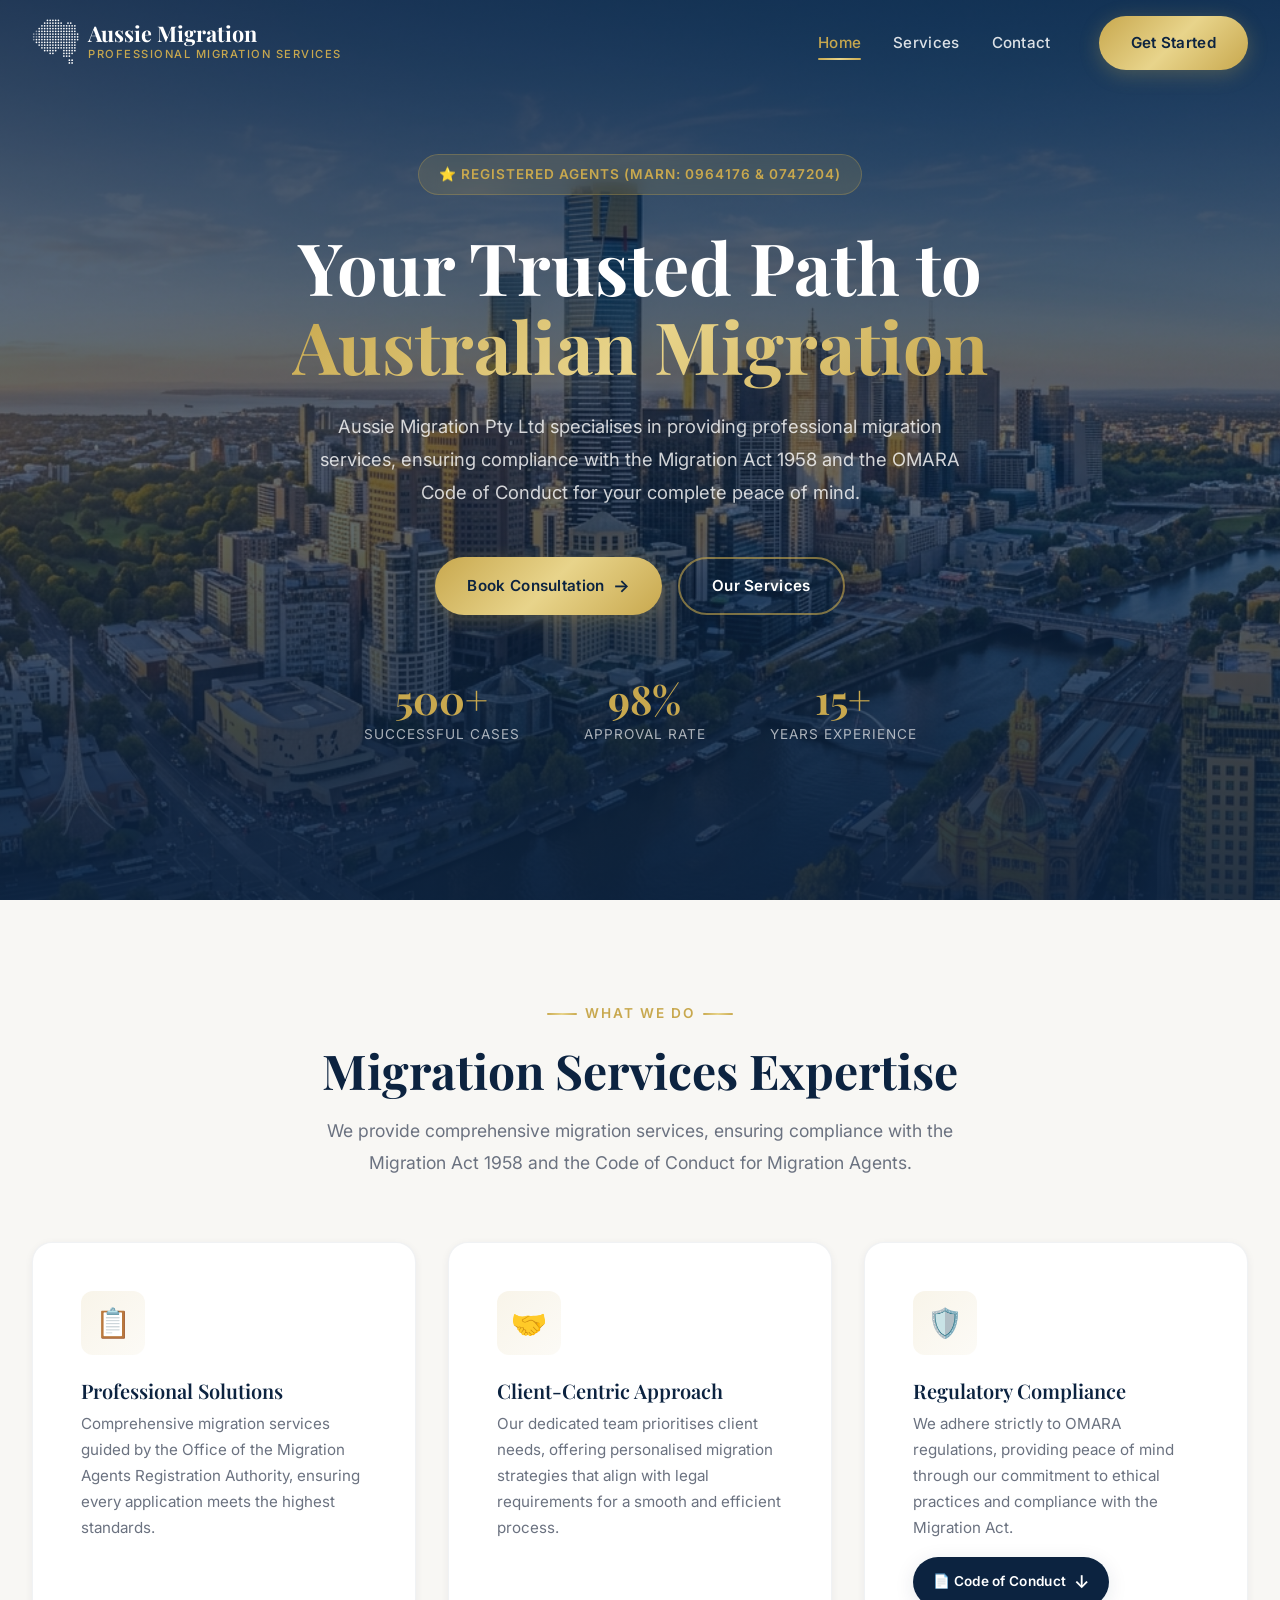
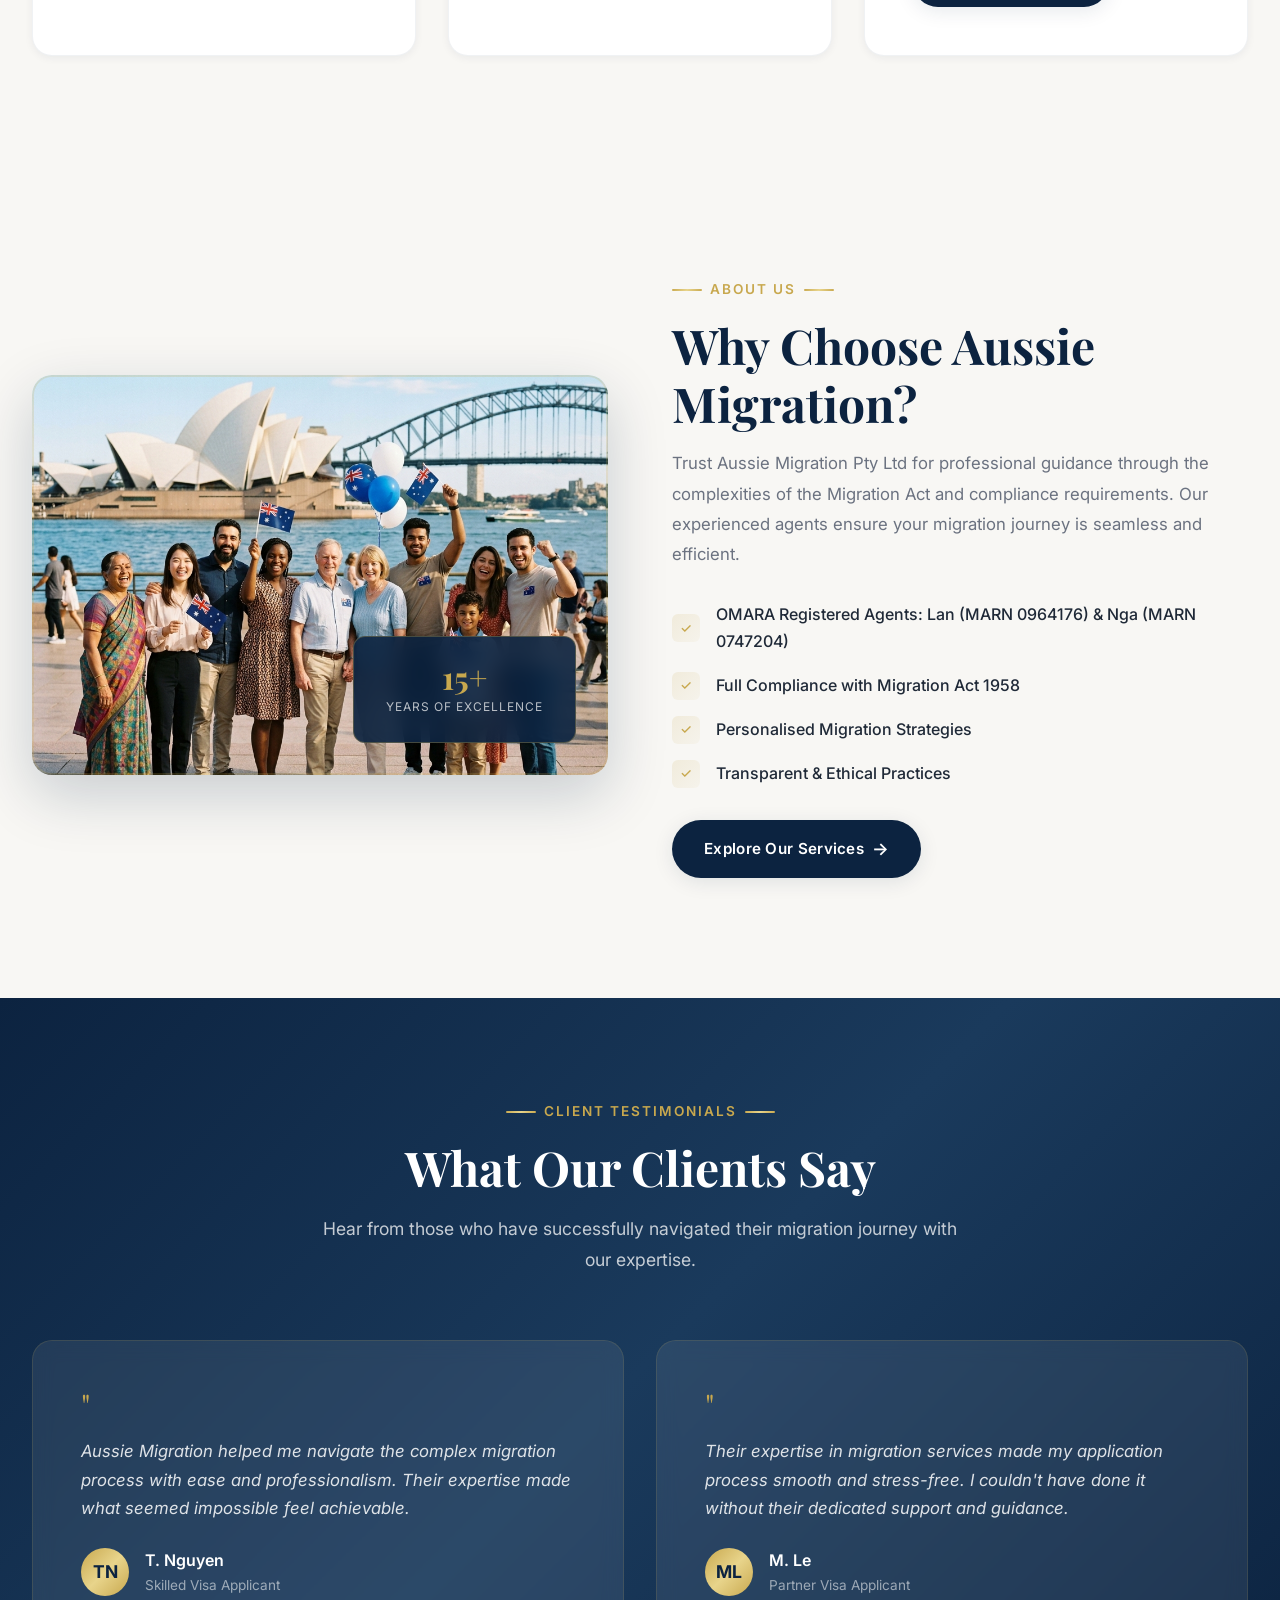
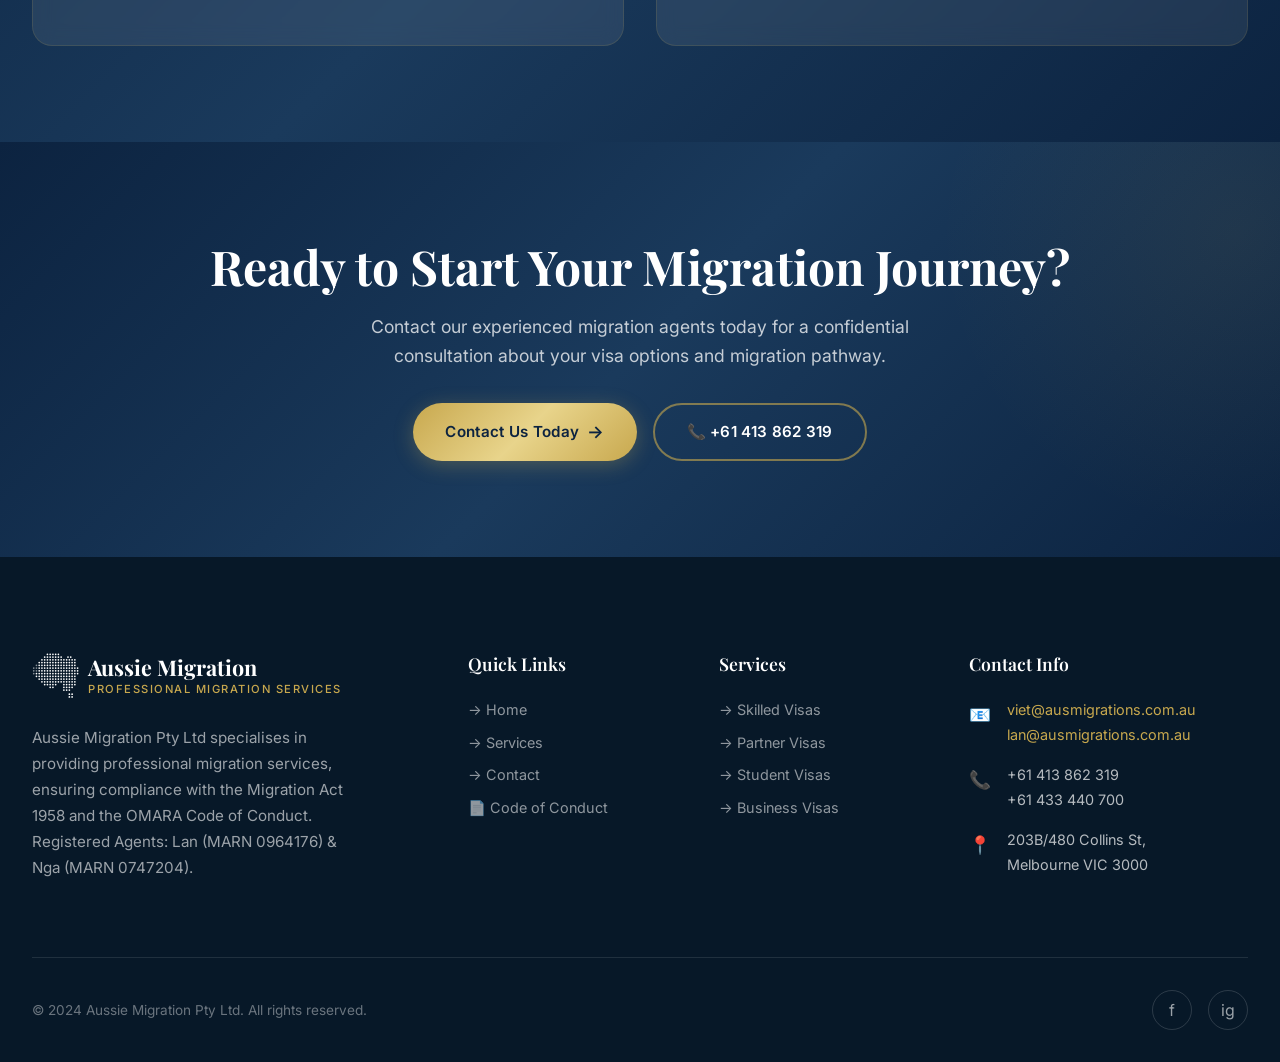
==== index.html @ 7121b299 "Initial commit: GitHub Pages static conversion, premium SEO & OMARA MARN compliance" ====
<!DOCTYPE html>
<html lang="en">
<head>
    <meta charset="UTF-8">
    <meta name="viewport" content="width=device-width, initial-scale=1.0">
    <title>Aussie Migration | Expert Migration Services in Melbourne</title>
    <meta name="description" content="Aussie Migration Pty Ltd provides professional migration services in Melbourne, ensuring compliance with the Migration Act 1958 and OMARA regulations. Trusted migration agents for visa applications.">
    <meta name="keywords" content="migration agent, migration services, Australian visa, Melbourne, OMARA, Migration Act, MARN 0964176, MARN 0747204">
    <meta name="robots" content="index, follow">
    <link rel="canonical" href="https://ausmigrations.com.au/">
    <link rel="stylesheet" href="styles.css">
    <link rel="icon" type="image/svg+xml" href="data:image/svg+xml,<svg xmlns='http://www.w3.org/2000/svg' viewBox='0 0 100 100'><text y='.9em' font-size='90'>🇦🇺</text></svg>">

    <!-- Open Graph / Facebook -->
    <meta property="og:type" content="website">
    <meta property="og:url" content="https://ausmigrations.com.au/">
    <meta property="og:title" content="Aussie Migration | Expert Migration Services in Melbourne">
    <meta property="og:description" content="Aussie Migration Pty Ltd provides professional migration services in Melbourne, ensuring compliance with the Migration Act 1958 and OMARA regulations. Trusted migration agents.">
    <meta property="og:image" content="https://ausmigrations.com.au/images/services-hero.png">

    <!-- Twitter -->
    <meta property="twitter:card" content="summary_large_image">
    <meta property="twitter:url" content="https://ausmigrations.com.au/">
    <meta property="twitter:title" content="Aussie Migration | Expert Migration Services in Melbourne">
    <meta property="twitter:description" content="Aussie Migration Pty Ltd provides professional migration services in Melbourne, ensuring compliance with the Migration Act 1958 and OMARA regulations. Trusted migration agents.">
    <meta property="twitter:image" content="https://ausmigrations.com.au/images/services-hero.png">

    <!-- JSON-LD LocalBusiness Schema -->
    <script type="application/ld+json">
    {
      "@context": "https://schema.org",
      "@type": "ProfessionalService",
      "name": "Aussie Migration Pty Ltd",
      "image": "https://ausmigrations.com.au/images/logo.svg",
      "@id": "https://ausmigrations.com.au/#professional-service",
      "url": "https://ausmigrations.com.au/",
      "telephone": "+61413862319",
      "priceRange": "$$",
      "address": {
        "@type": "PostalAddress",
        "streetAddress": "203B/480 Collins Street",
        "addressLocality": "Melbourne",
        "addressRegion": "VIC",
        "postalCode": "3000",
        "addressCountry": "AU"
      },
      "geo": {
        "@type": "GeoCoordinates",
        "latitude": -37.817345,
        "longitude": 144.960012
      },
      "openingHoursSpecification": {
        "@type": "OpeningHoursSpecification",
        "dayOfWeek": [
          "Monday",
          "Tuesday",
          "Wednesday",
          "Thursday",
          "Friday"
        ],
        "opens": "09:00",
        "closes": "17:00"
      },
      "sameAs": [
        "https://www.facebook.com/",
        "https://www.instagram.com/"
      ]
    }
    </script>
</head>
<body>
    <!-- Header -->
    <header class="header" id="header">
        <div class="container header-inner">
            <a href="index.html" class="logo" id="logo-home">
                <div class="logo-icon"><img src="images/logo-white.svg" alt="Aussie Migration Logo"></div>
                <div class="logo-text">
                    <span class="logo-name">Aussie Migration</span>
                    <span class="logo-tagline">Professional Migration Services</span>
                </div>
            </a>
            <nav>
                <div class="nav-overlay" id="nav-overlay"></div>
                <ul class="nav-links" id="nav-links">
                    <li><a href="index.html" class="nav-link active" id="nav-home">Home</a></li>
                    <li><a href="services.html" class="nav-link" id="nav-services">Services</a></li>
                    <li><a href="contact.html" class="nav-link" id="nav-contact">Contact</a></li>
                    <li><a href="contact.html" class="btn btn-primary nav-cta" id="nav-cta">Get Started</a></li>
                </ul>
                <button class="menu-toggle" id="menu-toggle" aria-label="Toggle navigation">
                    <span></span>
                    <span></span>
                    <span></span>
                </button>
            </nav>
        </div>
    </header>

    <!-- Hero Section -->
    <section class="hero" id="hero-section">
        <div class="hero-bg">
            <img src="images/hero-melbourne.png" alt="Melbourne Skyline" loading="eager">
        </div>
        <div class="hero-overlay"></div>
        <div class="hero-content">
            <div class="hero-badge">
                ⭐ Registered Agents (MARN: 0964176 & 0747204)
            </div>
            <h1 class="hero-title">
                Your Trusted Path to<br>
                <span class="highlight">Australian Migration</span>
            </h1>
            <p class="hero-description">
                Aussie Migration Pty Ltd specialises in providing professional migration services, 
                ensuring compliance with the Migration Act 1958 and the OMARA Code of Conduct 
                for your complete peace of mind.
            </p>
            <div class="hero-actions">
                <a href="contact.html" class="btn btn-primary" id="hero-cta-primary">
                    Book Consultation <span class="btn-icon">→</span>
                </a>
                <a href="services.html" class="btn btn-outline" id="hero-cta-secondary">
                    Our Services
                </a>
            </div>
            <div class="hero-stats">
                <div class="hero-stat">
                    <div class="hero-stat-number">500+</div>
                    <div class="hero-stat-label">Successful Cases</div>
                </div>
                <div class="hero-stat">
                    <div class="hero-stat-number">98%</div>
                    <div class="hero-stat-label">Approval Rate</div>
                </div>
                <div class="hero-stat">
                    <div class="hero-stat-number">15+</div>
                    <div class="hero-stat-label">Years Experience</div>
                </div>
            </div>
        </div>
    </section>

    <!-- Services Overview -->
    <section class="section section-light" id="services-overview">
        <div class="container">
            <div class="section-header fade-in">
                <div class="section-label">What We Do</div>
                <h2 class="section-title">Migration Services Expertise</h2>
                <p class="section-subtitle">
                    We provide comprehensive migration services, ensuring compliance with the Migration Act 1958 
                    and the Code of Conduct for Migration Agents.
                </p>
            </div>
            <div class="features-grid">
                <div class="feature-card fade-in" id="feature-professional">
                    <div class="feature-icon">📋</div>
                    <h3 class="feature-title">Professional Solutions</h3>
                    <p class="feature-text">
                        Comprehensive migration services guided by the Office of the Migration Agents 
                        Registration Authority, ensuring every application meets the highest standards.
                    </p>
                </div>
                <div class="feature-card fade-in" id="feature-client">
                    <div class="feature-icon">🤝</div>
                    <h3 class="feature-title">Client-Centric Approach</h3>
                    <p class="feature-text">
                        Our dedicated team prioritises client needs, offering personalised migration strategies 
                        that align with legal requirements for a smooth and efficient process.
                    </p>
                </div>
                <div class="feature-card fade-in" id="feature-compliance">
                    <div class="feature-icon">🛡️</div>
                    <h3 class="feature-title">Regulatory Compliance</h3>
                    <p class="feature-text">
                        We adhere strictly to OMARA regulations, providing peace of mind through our commitment 
                        to ethical practices and compliance with the Migration Act.
                    </p>
                    <a href="Code-of-conduct-march-2022.pdf" class="btn btn-dark" target="_blank" rel="noopener" id="coc-download-feature" style="margin-top: 1rem; padding: 10px 20px; font-size: 0.85rem;">
                        📄 Code of Conduct <span class="btn-icon">↓</span>
                    </a>
                </div>
            </div>
        </div>
    </section>

    <!-- About Section -->
    <section class="section" id="about-section">
        <div class="container">
            <div class="about-grid">
                <div class="about-image fade-in-left">
                    <img src="images/services-hero.png" alt="Happy clients celebrating migration success">
                    <div class="about-badge">
                        <div class="about-badge-number">15+</div>
                        <div class="about-badge-label">Years of Excellence</div>
                    </div>
                </div>
                <div class="about-content fade-in-right">
                    <div class="section-label">About Us</div>
                    <h2 class="section-title">Why Choose Aussie Migration?</h2>
                    <p class="about-text">
                        Trust Aussie Migration Pty Ltd for professional guidance through the complexities 
                        of the Migration Act and compliance requirements. Our experienced agents ensure 
                        your migration journey is seamless and efficient.
                    </p>
                    <div class="about-list">
                        <div class="about-list-item">
                            <div class="about-list-icon">✓</div>
                            <span>OMARA Registered Agents: Lan (MARN 0964176) & Nga (MARN 0747204)</span>
                        </div>
                        <div class="about-list-item">
                            <div class="about-list-icon">✓</div>
                            <span>Full Compliance with Migration Act 1958</span>
                        </div>
                        <div class="about-list-item">
                            <div class="about-list-icon">✓</div>
                            <span>Personalised Migration Strategies</span>
                        </div>
                        <div class="about-list-item">
                            <div class="about-list-icon">✓</div>
                            <span>Transparent & Ethical Practices</span>
                        </div>
                    </div>
                    <a href="services.html" class="btn btn-dark" id="about-cta">
                        Explore Our Services <span class="btn-icon">→</span>
                    </a>
                </div>
            </div>
        </div>
    </section>

    <!-- Testimonials -->
    <section class="section section-dark" id="testimonials-section">
        <div class="container">
            <div class="section-header fade-in">
                <div class="section-label">Client Testimonials</div>
                <h2 class="section-title" style="color: var(--color-white);">What Our Clients Say</h2>
                <p class="section-subtitle">
                    Hear from those who have successfully navigated their migration journey with our expertise.
                </p>
            </div>
            <div class="testimonials-grid">
                <div class="testimonial-card fade-in" id="testimonial-1">
                    <div class="testimonial-quote">"</div>
                    <p class="testimonial-text">
                        Aussie Migration helped me navigate the complex migration process with ease and professionalism. 
                        Their expertise made what seemed impossible feel achievable.
                    </p>
                    <div class="testimonial-author">
                        <div class="testimonial-avatar">TN</div>
                        <div class="testimonial-info">
                            <span class="testimonial-name">T. Nguyen</span>
                            <span class="testimonial-role">Skilled Visa Applicant</span>
                        </div>
                    </div>
                </div>
                <div class="testimonial-card fade-in" id="testimonial-2">
                    <div class="testimonial-quote">"</div>
                    <p class="testimonial-text">
                        Their expertise in migration services made my application process smooth and stress-free. 
                        I couldn't have done it without their dedicated support and guidance.
                    </p>
                    <div class="testimonial-author">
                        <div class="testimonial-avatar">ML</div>
                        <div class="testimonial-info">
                            <span class="testimonial-name">M. Le</span>
                            <span class="testimonial-role">Partner Visa Applicant</span>
                        </div>
                    </div>
                </div>
            </div>
        </div>
    </section>

    <!-- CTA Section -->
    <section class="cta-section" id="cta-section">
        <div class="container cta-content fade-in">
            <h2 class="cta-title">Ready to Start Your Migration Journey?</h2>
            <p class="cta-text">
                Contact our experienced migration agents today for a confidential consultation 
                about your visa options and migration pathway.
            </p>
            <div class="cta-actions">
                <a href="contact.html" class="btn btn-primary" id="cta-contact">
                    Contact Us Today <span class="btn-icon">→</span>
                </a>
                <a href="tel:+61413862319" class="btn btn-outline" id="cta-call">
                    📞 +61 413 862 319
                </a>
            </div>
        </div>
    </section>

    <!-- Footer -->
    <footer class="footer" id="footer">
        <div class="container">
            <div class="footer-grid">
                <div class="footer-brand">
                    <a href="index.html" class="logo">
                        <div class="logo-icon"><img src="images/logo-white.svg" alt="Aussie Migration Logo"></div>
                        <div class="logo-text">
                            <span class="logo-name">Aussie Migration</span>
                            <span class="logo-tagline">Professional Migration Services</span>
                        </div>
                    </a>
                    <p class="footer-brand-text" style="margin-top: 1rem;">
                        Aussie Migration Pty Ltd specialises in providing professional migration services, 
                        ensuring compliance with the Migration Act 1958 and the OMARA Code of Conduct. Registered Agents: Lan (MARN 0964176) & Nga (MARN 0747204).
                    </p>
                </div>
                <div>
                    <h4 class="footer-title">Quick Links</h4>
                    <ul class="footer-links">
                        <li><a href="index.html" class="footer-link" id="footer-home">→ Home</a></li>
                        <li><a href="services.html" class="footer-link" id="footer-services">→ Services</a></li>
                        <li><a href="contact.html" class="footer-link" id="footer-contact">→ Contact</a></li>
                        <li><a href="Code-of-conduct-march-2022.pdf" class="footer-link" id="footer-coc" target="_blank" rel="noopener">📄 Code of Conduct</a></li>
                    </ul>
                </div>
                <div>
                    <h4 class="footer-title">Services</h4>
                    <ul class="footer-links">
                        <li><a href="services.html" class="footer-link">→ Skilled Visas</a></li>
                        <li><a href="services.html" class="footer-link">→ Partner Visas</a></li>
                        <li><a href="services.html" class="footer-link">→ Student Visas</a></li>
                        <li><a href="services.html" class="footer-link">→ Business Visas</a></li>
                    </ul>
                </div>
                <div>
                    <h4 class="footer-title">Contact Info</h4>
                    <div class="footer-contact-item">
                        <span class="footer-contact-icon">📧</span>
                        <div>
                            <a href="mailto:viet@ausmigrations.com.au" style="color: var(--color-accent);">viet@ausmigrations.com.au</a><br>
                            <a href="mailto:lan@ausmigrations.com.au" style="color: var(--color-accent);">lan@ausmigrations.com.au</a>
                        </div>
                    </div>
                    <div class="footer-contact-item">
                        <span class="footer-contact-icon">📞</span>
                        <div>
                            <a href="tel:+61413862319" style="color: rgba(255,255,255,0.7);">+61 413 862 319</a><br>
                            <a href="tel:+61433440700" style="color: rgba(255,255,255,0.7);">+61 433 440 700</a>
                        </div>
                    </div>
                    <div class="footer-contact-item">
                        <span class="footer-contact-icon">📍</span>
                        <span>203B/480 Collins St,<br>Melbourne VIC 3000</span>
                    </div>
                </div>
            </div>
            <div class="footer-bottom">
                <span>© 2024 Aussie Migration Pty Ltd. All rights reserved.</span>
                <div class="footer-social">
                    <a href="https://www.facebook.com/" class="footer-social-link" id="social-facebook" aria-label="Facebook" target="_blank" rel="noopener">f</a>
                    <a href="https://www.instagram.com/" class="footer-social-link" id="social-instagram" aria-label="Instagram" target="_blank" rel="noopener">ig</a>
                </div>
            </div>
        </div>
    </footer>

    <script src="script.js"></script>
</body>
</html>
---- styles.css ----
/* ===================================================
   Aussie Migration - Design System & Styles
   Premium Migration Services Website
   =================================================== */

/* ---------- Google Fonts ---------- */
@import url('https://fonts.googleapis.com/css2?family=Inter:wght@300;400;500;600;700;800&family=Playfair+Display:wght@400;500;600;700&display=swap');

/* ---------- CSS Custom Properties ---------- */
:root {
    /* Primary Palette - Deep Australian Blue & Gold */
    --color-primary: #0C2340;
    --color-primary-light: #1A3A5C;
    --color-primary-dark: #071828;
    --color-accent: #C8A84E;
    --color-accent-light: #DCC373;
    --color-accent-dark: #A68B3A;

    /* Neutrals */
    --color-white: #FFFFFF;
    --color-off-white: #F8F7F4;
    --color-light-gray: #EDE9E3;
    --color-mid-gray: #9CA3AF;
    --color-dark-gray: #4B5563;
    --color-text: #1F2937;
    --color-text-light: #6B7280;

    /* Accents */
    --color-success: #10B981;
    --color-info: #3B82F6;

    /* Gradients */
    --gradient-primary: linear-gradient(135deg, #0C2340 0%, #1A3A5C 50%, #0C2340 100%);
    --gradient-gold: linear-gradient(135deg, #C8A84E 0%, #E8D48B 50%, #C8A84E 100%);
    --gradient-hero: linear-gradient(180deg, rgba(12, 35, 64, 0.85) 0%, rgba(12, 35, 64, 0.6) 50%, rgba(12, 35, 64, 0.9) 100%);
    --gradient-card: linear-gradient(145deg, rgba(255,255,255,0.95), rgba(248,247,244,0.9));

    /* Typography */
    --font-heading: 'Playfair Display', Georgia, serif;
    --font-body: 'Inter', -apple-system, BlinkMacSystemFont, sans-serif;

    /* Spacing */
    --space-xs: 0.25rem;
    --space-sm: 0.5rem;
    --space-md: 1rem;
    --space-lg: 1.5rem;
    --space-xl: 2rem;
    --space-2xl: 3rem;
    --space-3xl: 4rem;
    --space-4xl: 6rem;

    /* Border Radius */
    --radius-sm: 6px;
    --radius-md: 12px;
    --radius-lg: 20px;
    --radius-xl: 30px;
    --radius-full: 9999px;

    /* Shadows */
    --shadow-sm: 0 2px 8px rgba(12, 35, 64, 0.06);
    --shadow-md: 0 4px 20px rgba(12, 35, 64, 0.1);
    --shadow-lg: 0 10px 40px rgba(12, 35, 64, 0.15);
    --shadow-xl: 0 20px 60px rgba(12, 35, 64, 0.2);
    --shadow-gold: 0 4px 20px rgba(200, 168, 78, 0.3);

    /* Transitions */
    --transition-fast: 0.2s cubic-bezier(0.4, 0, 0.2, 1);
    --transition-base: 0.3s cubic-bezier(0.4, 0, 0.2, 1);
    --transition-slow: 0.5s cubic-bezier(0.4, 0, 0.2, 1);

    /* Layout */
    --max-width: 1280px;
    --header-height: 80px;
}

/* ---------- Reset & Base ---------- */
*,
*::before,
*::after {
    margin: 0;
    padding: 0;
    box-sizing: border-box;
}

html {
    scroll-behavior: smooth;
    font-size: 16px;
    -webkit-font-smoothing: antialiased;
    -moz-osx-font-smoothing: grayscale;
}

body {
    font-family: var(--font-body);
    color: var(--color-text);
    background-color: var(--color-off-white);
    line-height: 1.7;
    overflow-x: hidden;
}

a {
    text-decoration: none;
    color: inherit;
    transition: color var(--transition-fast);
}

img {
    max-width: 100%;
    height: auto;
    display: block;
}

ul, ol {
    list-style: none;
}

h1, h2, h3, h4, h5, h6 {
    font-family: var(--font-heading);
    line-height: 1.2;
    color: var(--color-primary);
}

/* ---------- Utility Classes ---------- */
.container {
    width: 100%;
    max-width: var(--max-width);
    margin: 0 auto;
    padding: 0 var(--space-xl);
}

.section {
    padding: var(--space-4xl) 0;
}

.section-light {
    background-color: var(--color-off-white);
}

.section-dark {
    background: var(--gradient-primary);
    color: var(--color-white);
}

.section-dark h2,
.section-dark h3,
.section-dark h4 {
    color: var(--color-white);
}

.text-accent {
    color: var(--color-accent);
}

.text-center {
    text-align: center;
}

/* ---------- Section Headers ---------- */
.section-header {
    text-align: center;
    margin-bottom: var(--space-3xl);
}

.section-label {
    display: inline-flex;
    align-items: center;
    gap: var(--space-sm);
    font-family: var(--font-body);
    font-size: 0.85rem;
    font-weight: 600;
    letter-spacing: 2px;
    text-transform: uppercase;
    color: var(--color-accent);
    margin-bottom: var(--space-md);
}

.section-label::before,
.section-label::after {
    content: '';
    width: 30px;
    height: 2px;
    background: var(--gradient-gold);
    border-radius: 1px;
}

.section-title {
    font-size: clamp(2rem, 4vw, 3rem);
    font-weight: 700;
    margin-bottom: var(--space-md);
}

.section-subtitle {
    font-family: var(--font-body);
    font-size: 1.1rem;
    color: var(--color-text-light);
    max-width: 650px;
    margin: 0 auto;
    line-height: 1.8;
}

.section-dark .section-subtitle {
    color: rgba(255,255,255,0.75);
}

/* ---------- Buttons ---------- */
.btn {
    display: inline-flex;
    align-items: center;
    justify-content: center;
    gap: var(--space-sm);
    padding: 14px 32px;
    border: none;
    border-radius: var(--radius-full);
    font-family: var(--font-body);
    font-size: 0.95rem;
    font-weight: 600;
    cursor: pointer;
    transition: all var(--transition-base);
    position: relative;
    overflow: hidden;
    letter-spacing: 0.3px;
}

.btn::after {
    content: '';
    position: absolute;
    inset: 0;
    background: linear-gradient(135deg, rgba(255,255,255,0.2) 0%, transparent 50%);
    opacity: 0;
    transition: opacity var(--transition-base);
}

.btn:hover::after {
    opacity: 1;
}

.btn-primary {
    background: var(--gradient-gold);
    color: var(--color-primary);
    box-shadow: var(--shadow-gold);
}

.btn-primary:hover {
    transform: translateY(-2px);
    box-shadow: 0 6px 30px rgba(200, 168, 78, 0.4);
}

.btn-outline {
    background: transparent;
    color: var(--color-white);
    border: 2px solid rgba(200, 168, 78, 0.6);
}

.btn-outline:hover {
    background: rgba(200, 168, 78, 0.15);
    border-color: var(--color-accent);
    transform: translateY(-2px);
}

.btn-dark {
    background: var(--color-primary);
    color: var(--color-white);
    box-shadow: var(--shadow-md);
}

.btn-dark:hover {
    background: var(--color-primary-light);
    transform: translateY(-2px);
    box-shadow: var(--shadow-lg);
}

.btn-icon {
    font-size: 1.1rem;
    transition: transform var(--transition-fast);
}

.btn:hover .btn-icon {
    transform: translateX(3px);
}

/* ---------- Header / Navigation ---------- */
.header {
    position: fixed;
    top: 0;
    left: 0;
    width: 100%;
    z-index: 1000;
    padding: var(--space-md) 0;
    transition: all var(--transition-base);
    background: transparent;
}

.header.scrolled {
    background: rgba(12, 35, 64, 0.95);
    backdrop-filter: blur(20px);
    -webkit-backdrop-filter: blur(20px);
    box-shadow: 0 4px 30px rgba(0, 0, 0, 0.15);
    padding: var(--space-sm) 0;
}

.header-inner {
    display: flex;
    align-items: center;
    justify-content: space-between;
}

.logo {
    display: flex;
    align-items: center;
    gap: var(--space-sm);
    z-index: 1001;
}

.logo-icon {
    width: 48px;
    height: 48px;
    display: flex;
    align-items: center;
    justify-content: center;
    flex-shrink: 0;
}

.logo-icon img {
    width: 100%;
    height: 100%;
    object-fit: contain;
}

.logo-text {
    display: flex;
    flex-direction: column;
}

.logo-name {
    font-family: var(--font-heading);
    font-size: 1.35rem;
    font-weight: 700;
    color: var(--color-white);
    line-height: 1.1;
}

.logo-tagline {
    font-size: 0.7rem;
    font-weight: 500;
    color: var(--color-accent);
    letter-spacing: 1.5px;
    text-transform: uppercase;
}

.nav-links {
    display: flex;
    align-items: center;
    gap: var(--space-xl);
}

.nav-link {
    font-size: 0.95rem;
    font-weight: 500;
    color: rgba(255, 255, 255, 0.85);
    position: relative;
    padding: var(--space-xs) 0;
    letter-spacing: 0.3px;
}

.nav-link::after {
    content: '';
    position: absolute;
    bottom: -4px;
    left: 0;
    width: 0;
    height: 2px;
    background: var(--gradient-gold);
    transition: width var(--transition-base);
    border-radius: 1px;
}

.nav-link:hover,
.nav-link.active {
    color: var(--color-accent);
}

.nav-link:hover::after,
.nav-link.active::after {
    width: 100%;
}

.nav-cta {
    margin-left: var(--space-md);
}

/* Mobile Menu */
.menu-toggle {
    display: none;
    flex-direction: column;
    gap: 5px;
    background: none;
    border: none;
    cursor: pointer;
    padding: var(--space-sm);
    z-index: 1001;
}

.menu-toggle span {
    display: block;
    width: 26px;
    height: 2px;
    background: var(--color-white);
    transition: all var(--transition-base);
    border-radius: 2px;
}

.menu-toggle.active span:nth-child(1) {
    transform: rotate(45deg) translate(5px, 5px);
}

.menu-toggle.active span:nth-child(2) {
    opacity: 0;
}

.menu-toggle.active span:nth-child(3) {
    transform: rotate(-45deg) translate(5px, -5px);
}

/* ---------- Hero Section ---------- */
.hero {
    position: relative;
    min-height: 100vh;
    display: flex;
    align-items: center;
    justify-content: center;
    overflow: hidden;
}

.hero-bg {
    position: absolute;
    inset: 0;
    z-index: 0;
}

.hero-bg img {
    width: 100%;
    height: 100%;
    object-fit: cover;
    transform: scale(1.05);
    animation: heroZoom 25s ease-in-out infinite alternate;
}

@keyframes heroZoom {
    0% { transform: scale(1.05); }
    100% { transform: scale(1.15); }
}

.hero-overlay {
    position: absolute;
    inset: 0;
    background: var(--gradient-hero);
    z-index: 1;
}

.hero-content {
    position: relative;
    z-index: 2;
    text-align: center;
    max-width: 850px;
    padding: var(--space-4xl) var(--space-xl);
}

.hero-badge {
    display: inline-flex;
    align-items: center;
    gap: var(--space-sm);
    background: rgba(200, 168, 78, 0.15);
    border: 1px solid rgba(200, 168, 78, 0.3);
    padding: 8px 20px;
    border-radius: var(--radius-full);
    font-size: 0.85rem;
    font-weight: 600;
    color: var(--color-accent);
    letter-spacing: 1px;
    text-transform: uppercase;
    margin-bottom: var(--space-xl);
    backdrop-filter: blur(10px);
    animation: fadeInDown 0.8s ease-out;
}

.hero-title {
    font-size: clamp(2.5rem, 6vw, 4.5rem);
    font-weight: 700;
    color: var(--color-white);
    margin-bottom: var(--space-lg);
    line-height: 1.1;
    animation: fadeInUp 0.8s ease-out 0.2s both;
}

.hero-title .highlight {
    background: var(--gradient-gold);
    -webkit-background-clip: text;
    -webkit-text-fill-color: transparent;
    background-clip: text;
}

.hero-description {
    font-size: 1.15rem;
    color: rgba(255, 255, 255, 0.8);
    margin-bottom: var(--space-2xl);
    line-height: 1.8;
    max-width: 650px;
    margin-left: auto;
    margin-right: auto;
    animation: fadeInUp 0.8s ease-out 0.4s both;
}

.hero-actions {
    display: flex;
    align-items: center;
    justify-content: center;
    gap: var(--space-md);
    flex-wrap: wrap;
    animation: fadeInUp 0.8s ease-out 0.6s both;
}

.hero-stats {
    display: flex;
    justify-content: center;
    gap: var(--space-3xl);
    margin-top: var(--space-3xl);
    animation: fadeInUp 0.8s ease-out 0.8s both;
}

.hero-stat {
    text-align: center;
}

.hero-stat-number {
    font-family: var(--font-heading);
    font-size: 2.5rem;
    font-weight: 700;
    color: var(--color-accent);
    line-height: 1;
}

.hero-stat-label {
    font-size: 0.85rem;
    color: rgba(255, 255, 255, 0.65);
    margin-top: var(--space-xs);
    text-transform: uppercase;
    letter-spacing: 1px;
}

/* ---------- Features / Services Cards ---------- */
.features-grid {
    display: grid;
    grid-template-columns: repeat(3, 1fr);
    gap: var(--space-xl);
}

.feature-card {
    background: var(--color-white);
    border-radius: var(--radius-lg);
    padding: var(--space-2xl);
    position: relative;
    overflow: hidden;
    transition: all var(--transition-base);
    border: 1px solid rgba(12, 35, 64, 0.06);
    box-shadow: var(--shadow-sm);
}

.feature-card::before {
    content: '';
    position: absolute;
    top: 0;
    left: 0;
    right: 0;
    height: 4px;
    background: var(--gradient-gold);
    transform: scaleX(0);
    transition: transform var(--transition-base);
    transform-origin: left;
}

.feature-card:hover {
    transform: translateY(-8px);
    box-shadow: var(--shadow-lg);
}

.feature-card:hover::before {
    transform: scaleX(1);
}

.feature-icon {
    width: 64px;
    height: 64px;
    background: linear-gradient(135deg, rgba(200, 168, 78, 0.12), rgba(200, 168, 78, 0.05));
    border-radius: var(--radius-md);
    display: flex;
    align-items: center;
    justify-content: center;
    font-size: 1.8rem;
    margin-bottom: var(--space-lg);
    transition: all var(--transition-base);
}

.feature-card:hover .feature-icon {
    background: var(--gradient-gold);
    transform: scale(1.05);
}

.feature-title {
    font-size: 1.25rem;
    font-weight: 600;
    margin-bottom: var(--space-sm);
    font-family: var(--font-heading);
}

.feature-text {
    font-size: 0.95rem;
    color: var(--color-text-light);
    line-height: 1.7;
}

/* ---------- About / Info Section ---------- */
.about-grid {
    display: grid;
    grid-template-columns: 1fr 1fr;
    gap: var(--space-3xl);
    align-items: center;
}

.about-image {
    position: relative;
    border-radius: var(--radius-lg);
    overflow: hidden;
    box-shadow: var(--shadow-xl);
}

.about-image img {
    width: 100%;
    height: 400px;
    object-fit: cover;
    transition: transform var(--transition-slow);
}

.about-image:hover img {
    transform: scale(1.03);
}

.about-image::after {
    content: '';
    position: absolute;
    inset: 0;
    border: 2px solid rgba(200, 168, 78, 0.2);
    border-radius: var(--radius-lg);
    pointer-events: none;
}

.about-badge {
    position: absolute;
    bottom: var(--space-xl);
    right: var(--space-xl);
    background: rgba(12, 35, 64, 0.9);
    backdrop-filter: blur(10px);
    padding: var(--space-lg) var(--space-xl);
    border-radius: var(--radius-md);
    color: var(--color-white);
    text-align: center;
    border: 1px solid rgba(200, 168, 78, 0.3);
}

.about-badge-number {
    font-family: var(--font-heading);
    font-size: 2rem;
    font-weight: 700;
    color: var(--color-accent);
    line-height: 1;
}

.about-badge-label {
    font-size: 0.75rem;
    text-transform: uppercase;
    letter-spacing: 1px;
    color: rgba(255, 255, 255, 0.7);
    margin-top: 4px;
}

.about-content {
    padding: var(--space-lg) 0;
}

.about-content .section-label {
    justify-content: flex-start;
}

.about-content .section-title {
    text-align: left;
}

.about-text {
    font-size: 1.05rem;
    color: var(--color-text-light);
    margin-bottom: var(--space-xl);
    line-height: 1.8;
}

.about-list {
    margin-bottom: var(--space-xl);
    display: flex;
    flex-direction: column;
    gap: var(--space-md);
}

.about-list-item {
    display: flex;
    align-items: center;
    gap: var(--space-md);
    font-weight: 500;
}

.about-list-icon {
    width: 28px;
    height: 28px;
    background: linear-gradient(135deg, rgba(200, 168, 78, 0.15), rgba(200, 168, 78, 0.05));
    border-radius: var(--radius-sm);
    display: flex;
    align-items: center;
    justify-content: center;
    font-size: 0.85rem;
    color: var(--color-accent);
    flex-shrink: 0;
}

/* ---------- Testimonials ---------- */
.testimonials-grid {
    display: grid;
    grid-template-columns: repeat(2, 1fr);
    gap: var(--space-xl);
}

.testimonial-card {
    background: rgba(255, 255, 255, 0.08);
    backdrop-filter: blur(10px);
    border-radius: var(--radius-lg);
    padding: var(--space-2xl);
    border: 1px solid rgba(200, 168, 78, 0.15);
    transition: all var(--transition-base);
}

.testimonial-card:hover {
    transform: translateY(-4px);
    border-color: rgba(200, 168, 78, 0.35);
    background: rgba(255, 255, 255, 0.12);
}

.testimonial-quote {
    font-size: 2rem;
    color: var(--color-accent);
    margin-bottom: var(--space-md);
    font-family: var(--font-heading);
    line-height: 1;
}

.testimonial-text {
    font-size: 1.05rem;
    color: rgba(255, 255, 255, 0.85);
    line-height: 1.7;
    margin-bottom: var(--space-lg);
    font-style: italic;
}

.testimonial-author {
    display: flex;
    align-items: center;
    gap: var(--space-md);
}

.testimonial-avatar {
    width: 48px;
    height: 48px;
    border-radius: var(--radius-full);
    background: var(--gradient-gold);
    display: flex;
    align-items: center;
    justify-content: center;
    font-weight: 700;
    color: var(--color-primary);
    font-size: 1.1rem;
}

.testimonial-info {
    display: flex;
    flex-direction: column;
}

.testimonial-name {
    font-weight: 600;
    color: var(--color-white);
}

.testimonial-role {
    font-size: 0.85rem;
    color: rgba(255, 255, 255, 0.55);
}

/* ---------- CTA Section ---------- */
.cta-section {
    background: var(--gradient-primary);
    padding: var(--space-4xl) 0;
    position: relative;
    overflow: hidden;
}

.cta-section::before {
    content: '';
    position: absolute;
    top: -50%;
    right: -20%;
    width: 600px;
    height: 600px;
    background: radial-gradient(circle, rgba(200, 168, 78, 0.08) 0%, transparent 70%);
    border-radius: 50%;
}

.cta-content {
    text-align: center;
    position: relative;
    z-index: 1;
}

.cta-title {
    font-size: clamp(2rem, 4vw, 3rem);
    color: var(--color-white);
    margin-bottom: var(--space-md);
}

.cta-text {
    font-size: 1.1rem;
    color: rgba(255, 255, 255, 0.75);
    max-width: 550px;
    margin: 0 auto var(--space-xl);
}

.cta-actions {
    display: flex;
    justify-content: center;
    gap: var(--space-md);
    flex-wrap: wrap;
}

/* ---------- Contact Page Styles ---------- */
.contact-grid {
    display: grid;
    grid-template-columns: 1fr 1fr;
    gap: var(--space-3xl);
}

.contact-info-cards {
    display: flex;
    flex-direction: column;
    gap: var(--space-lg);
}

.contact-card {
    background: var(--color-white);
    border-radius: var(--radius-lg);
    padding: var(--space-xl);
    display: flex;
    align-items: flex-start;
    gap: var(--space-lg);
    transition: all var(--transition-base);
    border: 1px solid rgba(12, 35, 64, 0.06);
    box-shadow: var(--shadow-sm);
}

.contact-card:hover {
    transform: translateY(-4px);
    box-shadow: var(--shadow-md);
}

.contact-card-icon {
    width: 56px;
    height: 56px;
    background: linear-gradient(135deg, rgba(200, 168, 78, 0.12), rgba(200, 168, 78, 0.05));
    border-radius: var(--radius-md);
    display: flex;
    align-items: center;
    justify-content: center;
    font-size: 1.5rem;
    flex-shrink: 0;
}

.contact-card-title {
    font-family: var(--font-heading);
    font-size: 1.1rem;
    font-weight: 600;
    margin-bottom: 4px;
}

.contact-card-text {
    font-size: 0.95rem;
    color: var(--color-text-light);
    line-height: 1.6;
}

.contact-card-text a {
    color: var(--color-accent-dark);
    font-weight: 500;
}

.contact-card-text a:hover {
    color: var(--color-accent);
}

.contact-form {
    background: var(--color-white);
    border-radius: var(--radius-lg);
    padding: var(--space-2xl);
    box-shadow: var(--shadow-md);
    border: 1px solid rgba(12, 35, 64, 0.06);
}

.contact-form h3 {
    font-family: var(--font-heading);
    font-size: 1.5rem;
    margin-bottom: var(--space-xl);
}

.form-group {
    margin-bottom: var(--space-lg);
}

.form-label {
    display: block;
    font-size: 0.9rem;
    font-weight: 600;
    color: var(--color-primary);
    margin-bottom: var(--space-sm);
}

.form-input,
.form-textarea {
    width: 100%;
    padding: 14px 18px;
    border: 1px solid var(--color-light-gray);
    border-radius: var(--radius-md);
    font-family: var(--font-body);
    font-size: 0.95rem;
    color: var(--color-text);
    background: var(--color-off-white);
    transition: all var(--transition-fast);
    outline: none;
}

.form-input:focus,
.form-textarea:focus {
    border-color: var(--color-accent);
    box-shadow: 0 0 0 3px rgba(200, 168, 78, 0.15);
    background: var(--color-white);
}

.form-textarea {
    resize: vertical;
    min-height: 140px;
}

.form-row {
    display: grid;
    grid-template-columns: 1fr 1fr;
    gap: var(--space-md);
}

/* ---------- Map Section ---------- */
.map-section {
    position: relative;
    height: 400px;
    border-radius: var(--radius-lg);
    overflow: hidden;
    box-shadow: var(--shadow-lg);
    margin-top: var(--space-3xl);
}

.map-section iframe {
    width: 100%;
    height: 100%;
    border: none;
}

/* ---------- Page Hero (Internal Pages) ---------- */
.page-hero {
    position: relative;
    padding: calc(var(--header-height) + var(--space-4xl)) 0 var(--space-3xl);
    background: var(--gradient-primary);
    overflow: hidden;
}

.page-hero::before {
    content: '';
    position: absolute;
    top: 0;
    right: 0;
    width: 50%;
    height: 100%;
    background: radial-gradient(ellipse, rgba(200, 168, 78, 0.06) 0%, transparent 70%);
}

.page-hero-content {
    position: relative;
    z-index: 1;
    text-align: center;
}

.page-hero-title {
    font-size: clamp(2.5rem, 5vw, 3.5rem);
    color: var(--color-white);
    margin-bottom: var(--space-md);
}

.page-hero-subtitle {
    font-size: 1.15rem;
    color: rgba(255, 255, 255, 0.7);
    max-width: 600px;
    margin: 0 auto;
}

.breadcrumb {
    display: flex;
    align-items: center;
    justify-content: center;
    gap: var(--space-sm);
    font-size: 0.9rem;
    color: rgba(255, 255, 255, 0.5);
    margin-bottom: var(--space-xl);
}

.breadcrumb a {
    color: var(--color-accent);
}

.breadcrumb .separator {
    color: rgba(255, 255, 255, 0.3);
}

/* ---------- Services Page Detailed Cards ---------- */
.service-detail-card {
    display: grid;
    grid-template-columns: 1fr 1fr;
    gap: var(--space-3xl);
    align-items: center;
    padding: var(--space-3xl) 0;
    border-bottom: 1px solid var(--color-light-gray);
}

.service-detail-card:last-child {
    border-bottom: none;
}

.service-detail-card:nth-child(even) {
    direction: rtl;
}

.service-detail-card:nth-child(even) > * {
    direction: ltr;
}

.service-detail-content {
    padding: var(--space-lg);
}

.service-detail-number {
    font-family: var(--font-heading);
    font-size: 3.5rem;
    font-weight: 700;
    color: rgba(200, 168, 78, 0.2);
    line-height: 1;
    margin-bottom: var(--space-md);
}

.service-detail-title {
    font-size: 1.75rem;
    font-weight: 700;
    margin-bottom: var(--space-md);
}

.service-detail-text {
    color: var(--color-text-light);
    line-height: 1.8;
    margin-bottom: var(--space-xl);
}

.service-detail-features {
    display: flex;
    flex-direction: column;
    gap: var(--space-sm);
}

.service-detail-feature {
    display: flex;
    align-items: center;
    gap: var(--space-sm);
    font-size: 0.95rem;
    font-weight: 500;
}

.service-detail-feature::before {
    content: '✓';
    color: var(--color-accent);
    font-weight: 700;
    font-size: 0.85rem;
    width: 24px;
    height: 24px;
    background: rgba(200, 168, 78, 0.1);
    border-radius: var(--radius-full);
    display: flex;
    align-items: center;
    justify-content: center;
    flex-shrink: 0;
}

.service-detail-image {
    border-radius: var(--radius-lg);
    overflow: hidden;
    box-shadow: var(--shadow-lg);
}

.service-detail-image img {
    width: 100%;
    height: 350px;
    object-fit: cover;
    transition: transform var(--transition-slow);
}

.service-detail-image:hover img {
    transform: scale(1.03);
}

/* ---------- Process Steps ---------- */
.process-grid {
    display: grid;
    grid-template-columns: repeat(4, 1fr);
    gap: var(--space-xl);
    counter-reset: step;
}

.process-step {
    text-align: center;
    position: relative;
    counter-increment: step;
}

.process-step::before {
    content: counter(step, decimal-leading-zero);
    font-family: var(--font-heading);
    font-size: 3rem;
    font-weight: 700;
    color: rgba(200, 168, 78, 0.15);
    display: block;
    margin-bottom: var(--space-md);
    line-height: 1;
}

.process-step-icon {
    width: 72px;
    height: 72px;
    background: var(--gradient-gold);
    border-radius: var(--radius-lg);
    display: flex;
    align-items: center;
    justify-content: center;
    font-size: 1.8rem;
    margin: 0 auto var(--space-lg);
    box-shadow: var(--shadow-gold);
    transition: transform var(--transition-base);
}

.process-step:hover .process-step-icon {
    transform: translateY(-4px) scale(1.05);
}

.process-step-title {
    font-family: var(--font-heading);
    font-size: 1.15rem;
    font-weight: 600;
    margin-bottom: var(--space-sm);
}

.process-step-text {
    font-size: 0.9rem;
    color: var(--color-text-light);
    line-height: 1.6;
}

/* ---------- Footer ---------- */
.footer {
    background: var(--color-primary-dark);
    color: rgba(255, 255, 255, 0.7);
    padding: var(--space-4xl) 0 var(--space-xl);
}

.footer-grid {
    display: grid;
    grid-template-columns: 2fr 1fr 1fr 1.5fr;
    gap: var(--space-3xl);
    margin-bottom: var(--space-3xl);
}

.footer-brand {
    max-width: 320px;
}

.footer-brand .logo {
    margin-bottom: var(--space-lg);
}

.footer-brand-text {
    font-size: 0.95rem;
    line-height: 1.7;
    color: rgba(255, 255, 255, 0.6);
}

.footer-title {
    font-family: var(--font-heading);
    font-size: 1.1rem;
    font-weight: 600;
    color: var(--color-white);
    margin-bottom: var(--space-lg);
}

.footer-links {
    display: flex;
    flex-direction: column;
    gap: var(--space-sm);
}

.footer-link {
    font-size: 0.9rem;
    color: rgba(255, 255, 255, 0.55);
    transition: all var(--transition-fast);
    display: flex;
    align-items: center;
    gap: var(--space-sm);
}

.footer-link:hover {
    color: var(--color-accent);
    transform: translateX(4px);
}

.footer-contact-item {
    display: flex;
    align-items: flex-start;
    gap: var(--space-md);
    margin-bottom: var(--space-md);
    font-size: 0.9rem;
}

.footer-contact-icon {
    color: var(--color-accent);
    font-size: 1.1rem;
    margin-top: 2px;
}

.footer-bottom {
    border-top: 1px solid rgba(255, 255, 255, 0.1);
    padding-top: var(--space-xl);
    display: flex;
    align-items: center;
    justify-content: space-between;
    font-size: 0.85rem;
    color: rgba(255, 255, 255, 0.4);
}

.footer-social {
    display: flex;
    gap: var(--space-md);
}

.footer-social-link {
    width: 40px;
    height: 40px;
    border-radius: var(--radius-full);
    border: 1px solid rgba(255, 255, 255, 0.15);
    display: flex;
    align-items: center;
    justify-content: center;
    font-size: 1rem;
    color: rgba(255, 255, 255, 0.6);
    transition: all var(--transition-base);
}

.footer-social-link:hover {
    background: var(--color-accent);
    border-color: var(--color-accent);
    color: var(--color-primary);
    transform: translateY(-3px);
}

/* ---------- Scroll Animations ---------- */
.fade-in {
    opacity: 0;
    transform: translateY(30px);
    transition: opacity 0.7s ease-out, transform 0.7s ease-out;
}

.fade-in.visible {
    opacity: 1;
    transform: translateY(0);
}

.fade-in-left {
    opacity: 0;
    transform: translateX(-40px);
    transition: opacity 0.7s ease-out, transform 0.7s ease-out;
}

.fade-in-left.visible {
    opacity: 1;
    transform: translateX(0);
}

.fade-in-right {
    opacity: 0;
    transform: translateX(40px);
    transition: opacity 0.7s ease-out, transform 0.7s ease-out;
}

.fade-in-right.visible {
    opacity: 1;
    transform: translateX(0);
}

/* ---------- Keyframes ---------- */
@keyframes fadeInUp {
    from {
        opacity: 0;
        transform: translateY(30px);
    }
    to {
        opacity: 1;
        transform: translateY(0);
    }
}

@keyframes fadeInDown {
    from {
        opacity: 0;
        transform: translateY(-20px);
    }
    to {
        opacity: 1;
        transform: translateY(0);
    }
}

@keyframes float {
    0%, 100% { transform: translateY(0px); }
    50% { transform: translateY(-10px); }
}

/* ---------- Responsive Design ---------- */
@media (max-width: 1024px) {
    .features-grid {
        grid-template-columns: repeat(2, 1fr);
    }

    .process-grid {
        grid-template-columns: repeat(2, 1fr);
        gap: var(--space-2xl);
    }

    .footer-grid {
        grid-template-columns: 1fr 1fr;
        gap: var(--space-2xl);
    }

    .service-detail-card {
        grid-template-columns: 1fr;
        gap: var(--space-xl);
    }

    .service-detail-card:nth-child(even) {
        direction: ltr;
    }
}

@media (max-width: 768px) {
    :root {
        --space-4xl: 4rem;
    }

    .nav-links {
        position: fixed;
        top: 0;
        right: -100%;
        width: 80%;
        max-width: 350px;
        height: 100vh;
        background: rgba(12, 35, 64, 0.98);
        backdrop-filter: blur(20px);
        flex-direction: column;
        justify-content: center;
        padding: var(--space-2xl);
        gap: var(--space-xl);
        transition: right var(--transition-base);
    }

    .nav-links.active {
        right: 0;
    }

    .nav-cta {
        margin-left: 0;
    }

    .menu-toggle {
        display: flex;
    }

    .hero-stats {
        gap: var(--space-xl);
    }

    .hero-stat-number {
        font-size: 2rem;
    }

    .features-grid {
        grid-template-columns: 1fr;
    }

    .about-grid {
        grid-template-columns: 1fr;
    }

    .testimonials-grid {
        grid-template-columns: 1fr;
    }

    .contact-grid {
        grid-template-columns: 1fr;
    }

    .form-row {
        grid-template-columns: 1fr;
    }

    .footer-grid {
        grid-template-columns: 1fr;
        gap: var(--space-2xl);
    }

    .footer-bottom {
        flex-direction: column;
        gap: var(--space-md);
        text-align: center;
    }

    .process-grid {
        grid-template-columns: 1fr;
        max-width: 400px;
        margin: 0 auto;
    }

    .hero-title {
        font-size: clamp(2rem, 8vw, 3rem);
    }

    .hero-actions {
        flex-direction: column;
        align-items: stretch;
        max-width: 300px;
        margin: 0 auto;
    }
}

@media (max-width: 480px) {
    .container {
        padding: 0 var(--space-md);
    }

    .hero-stats {
        flex-direction: column;
        gap: var(--space-lg);
    }

    .section {
        padding: var(--space-3xl) 0;
    }

    .page-hero {
        padding: calc(var(--header-height) + var(--space-2xl)) 0 var(--space-2xl);
    }
}

/* ---------- Mobile Menu Overlay ---------- */
.nav-overlay {
    display: none;
    position: fixed;
    inset: 0;
    background: rgba(0, 0, 0, 0.5);
    z-index: 999;
    opacity: 0;
    transition: opacity var(--transition-base);
}

.nav-overlay.active {
    display: block;
    opacity: 1;
}
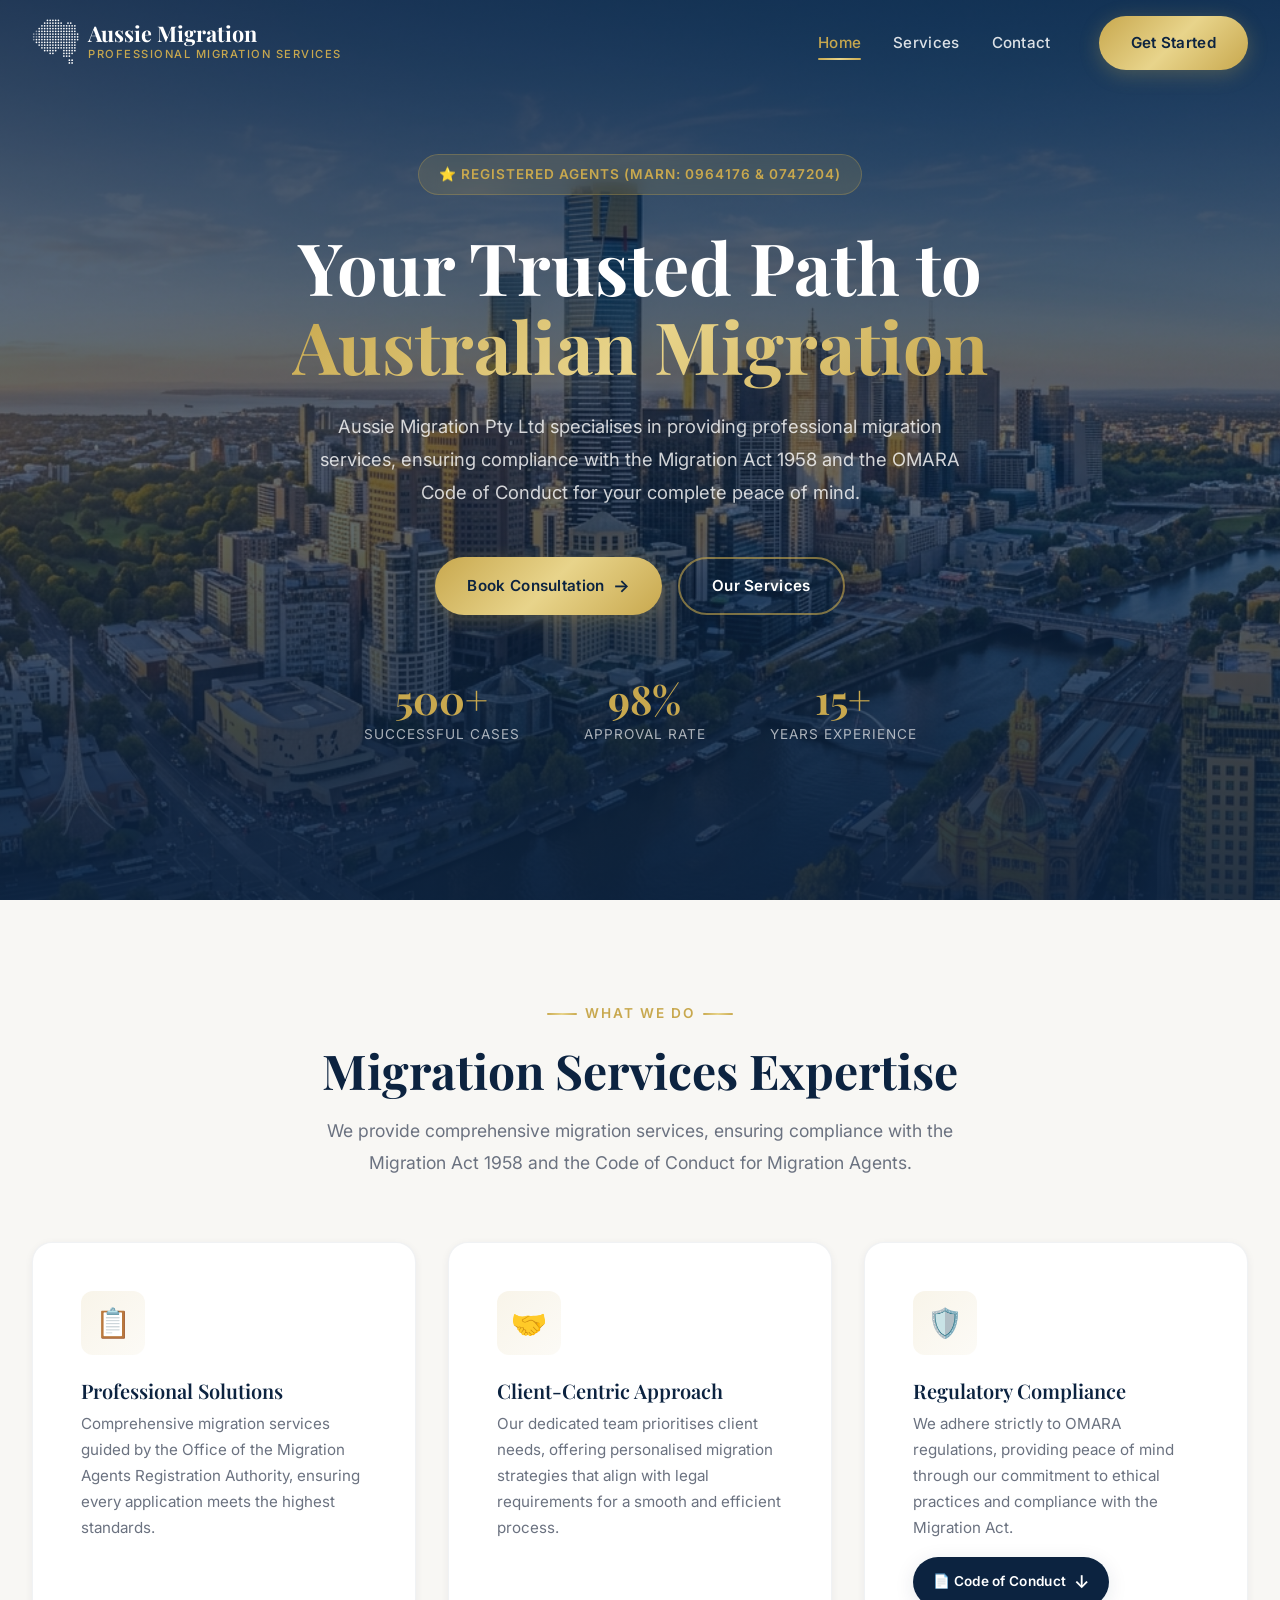
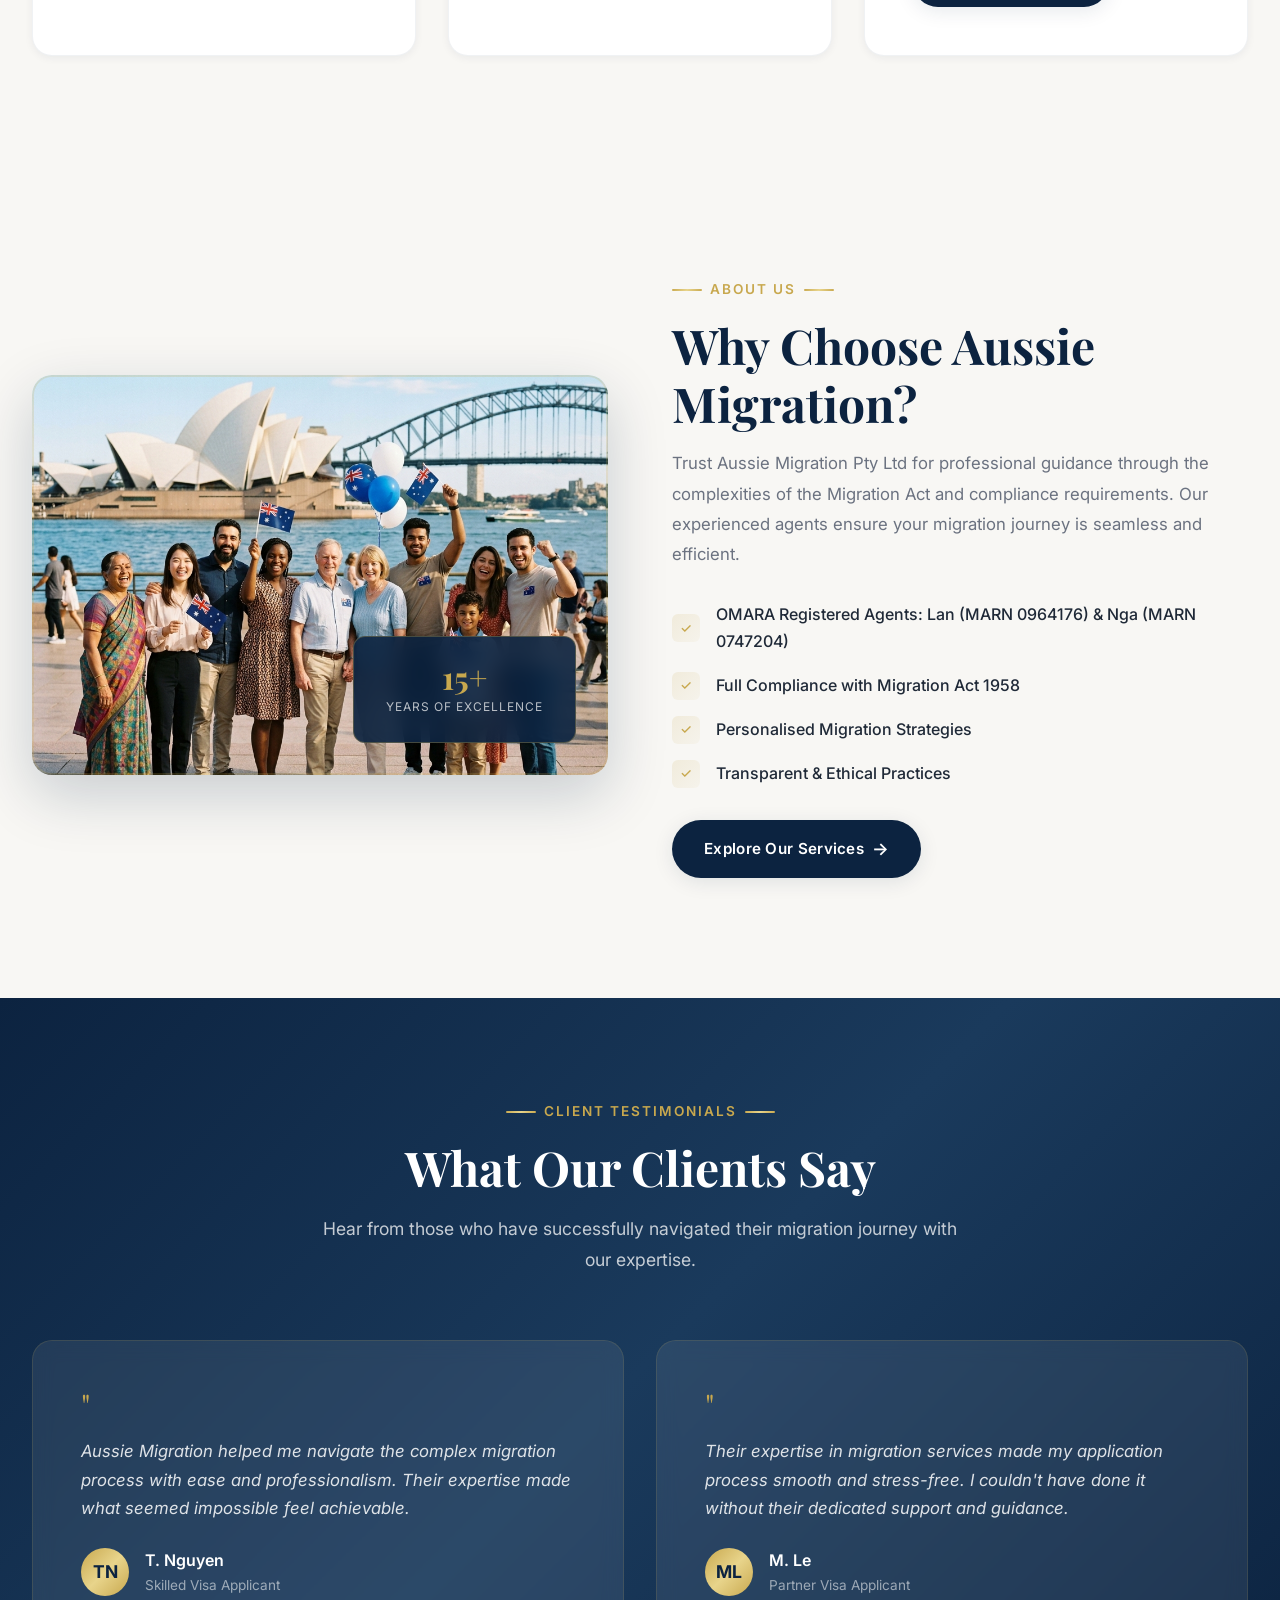
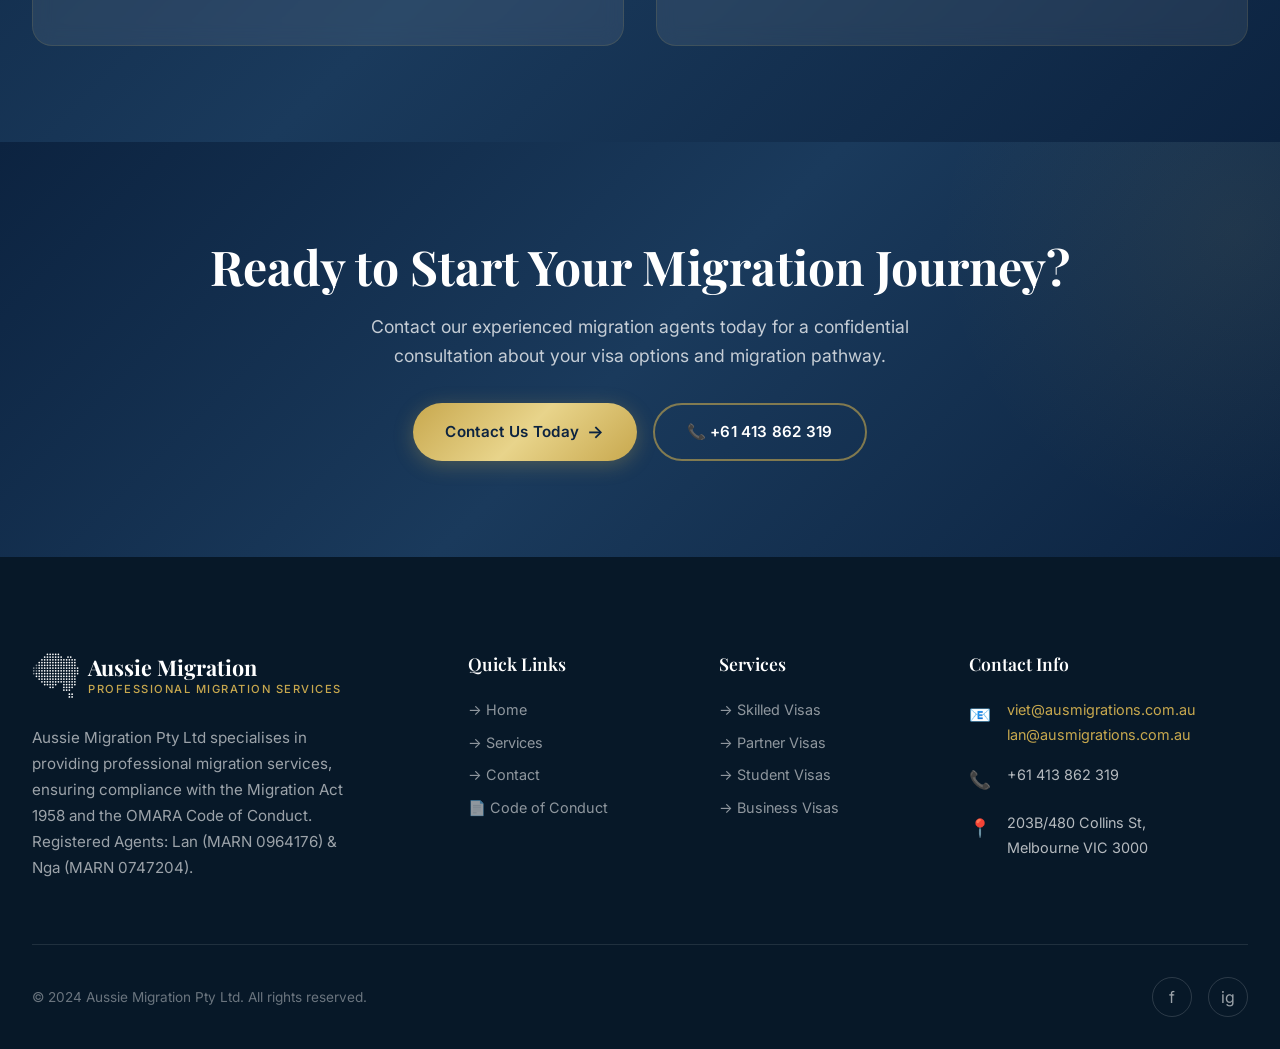
==== commit 804032b0: "Remove Lan's phone number from contact pages and footers" ====
--- a/index.html
+++ b/index.html
@@ -337,8 +337,7 @@
                     <div class="footer-contact-item">
                         <span class="footer-contact-icon">📞</span>
                         <div>
-                            <a href="tel:+61413862319" style="color: rgba(255,255,255,0.7);">+61 413 862 319</a><br>
-                            <a href="tel:+61433440700" style="color: rgba(255,255,255,0.7);">+61 433 440 700</a>
+                            <a href="tel:+61413862319" style="color: rgba(255,255,255,0.7);">+61 413 862 319</a>
                         </div>
                     </div>
                     <div class="footer-contact-item">
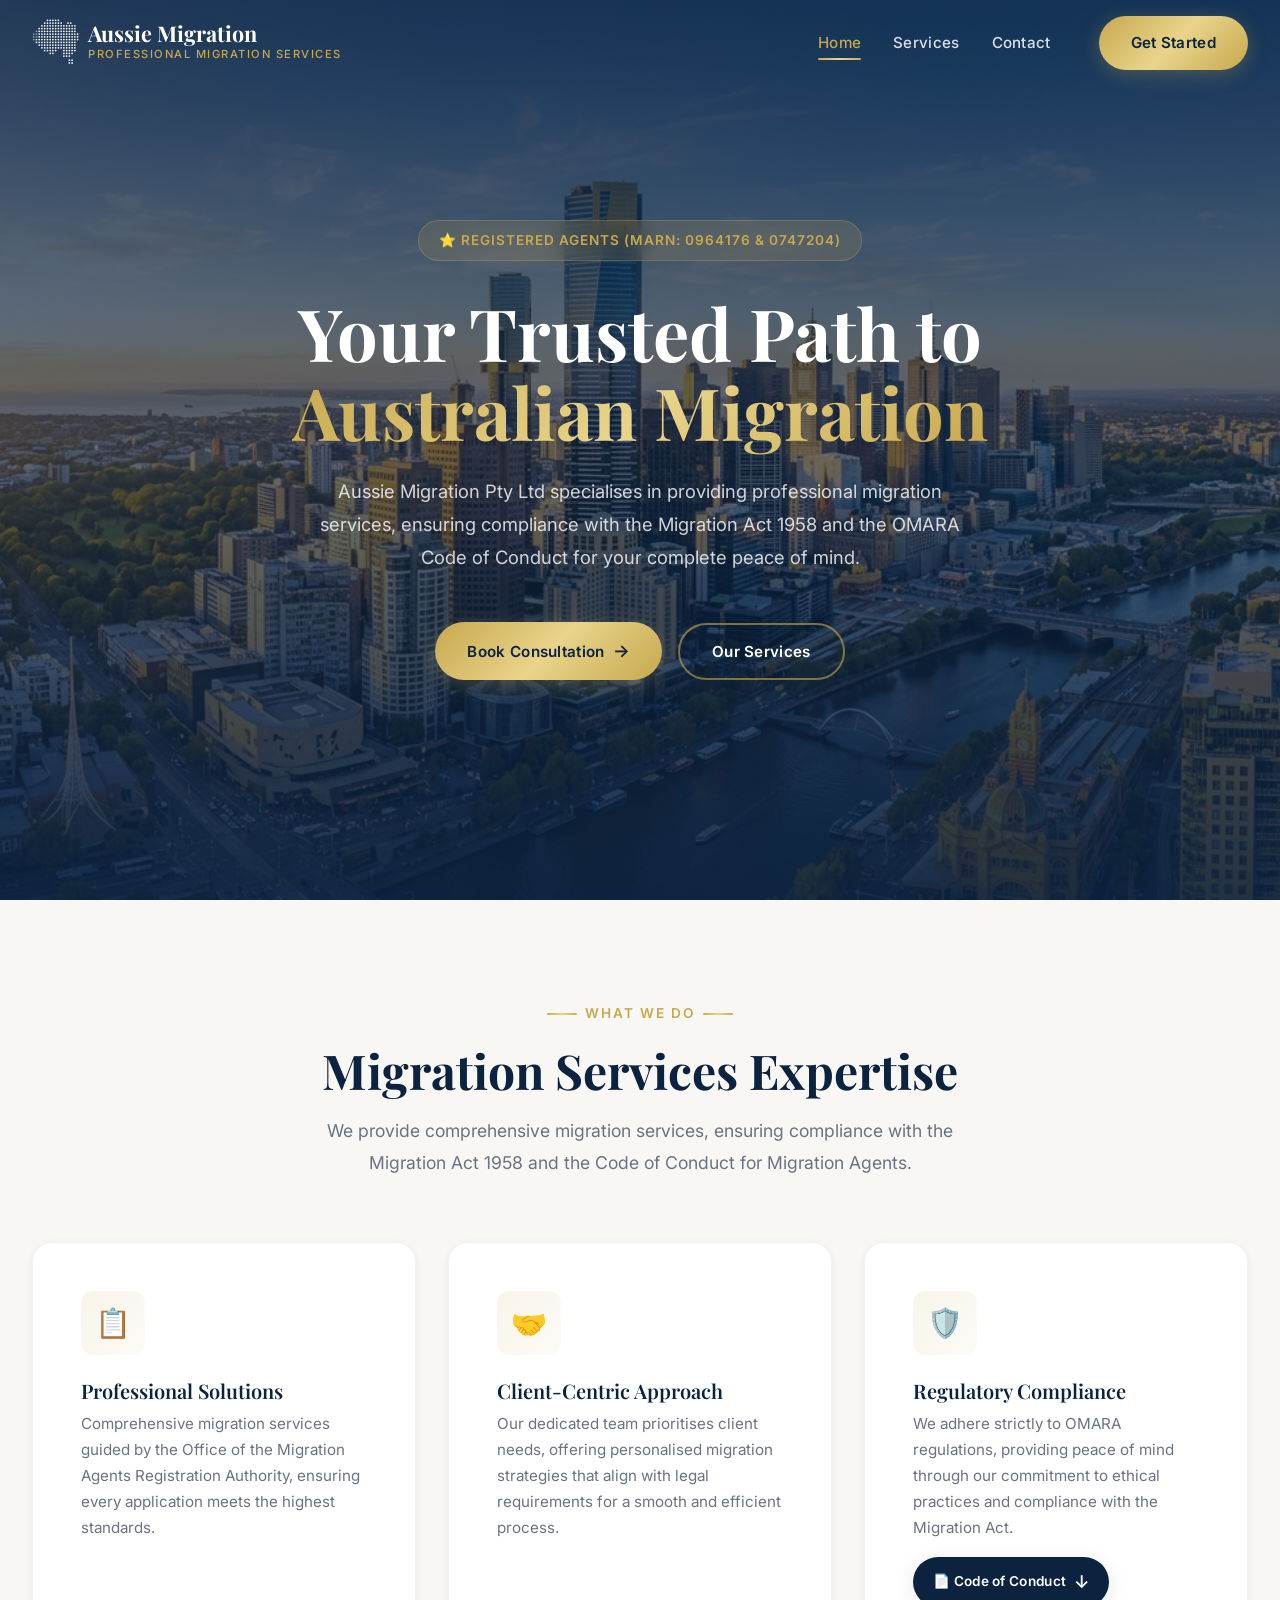
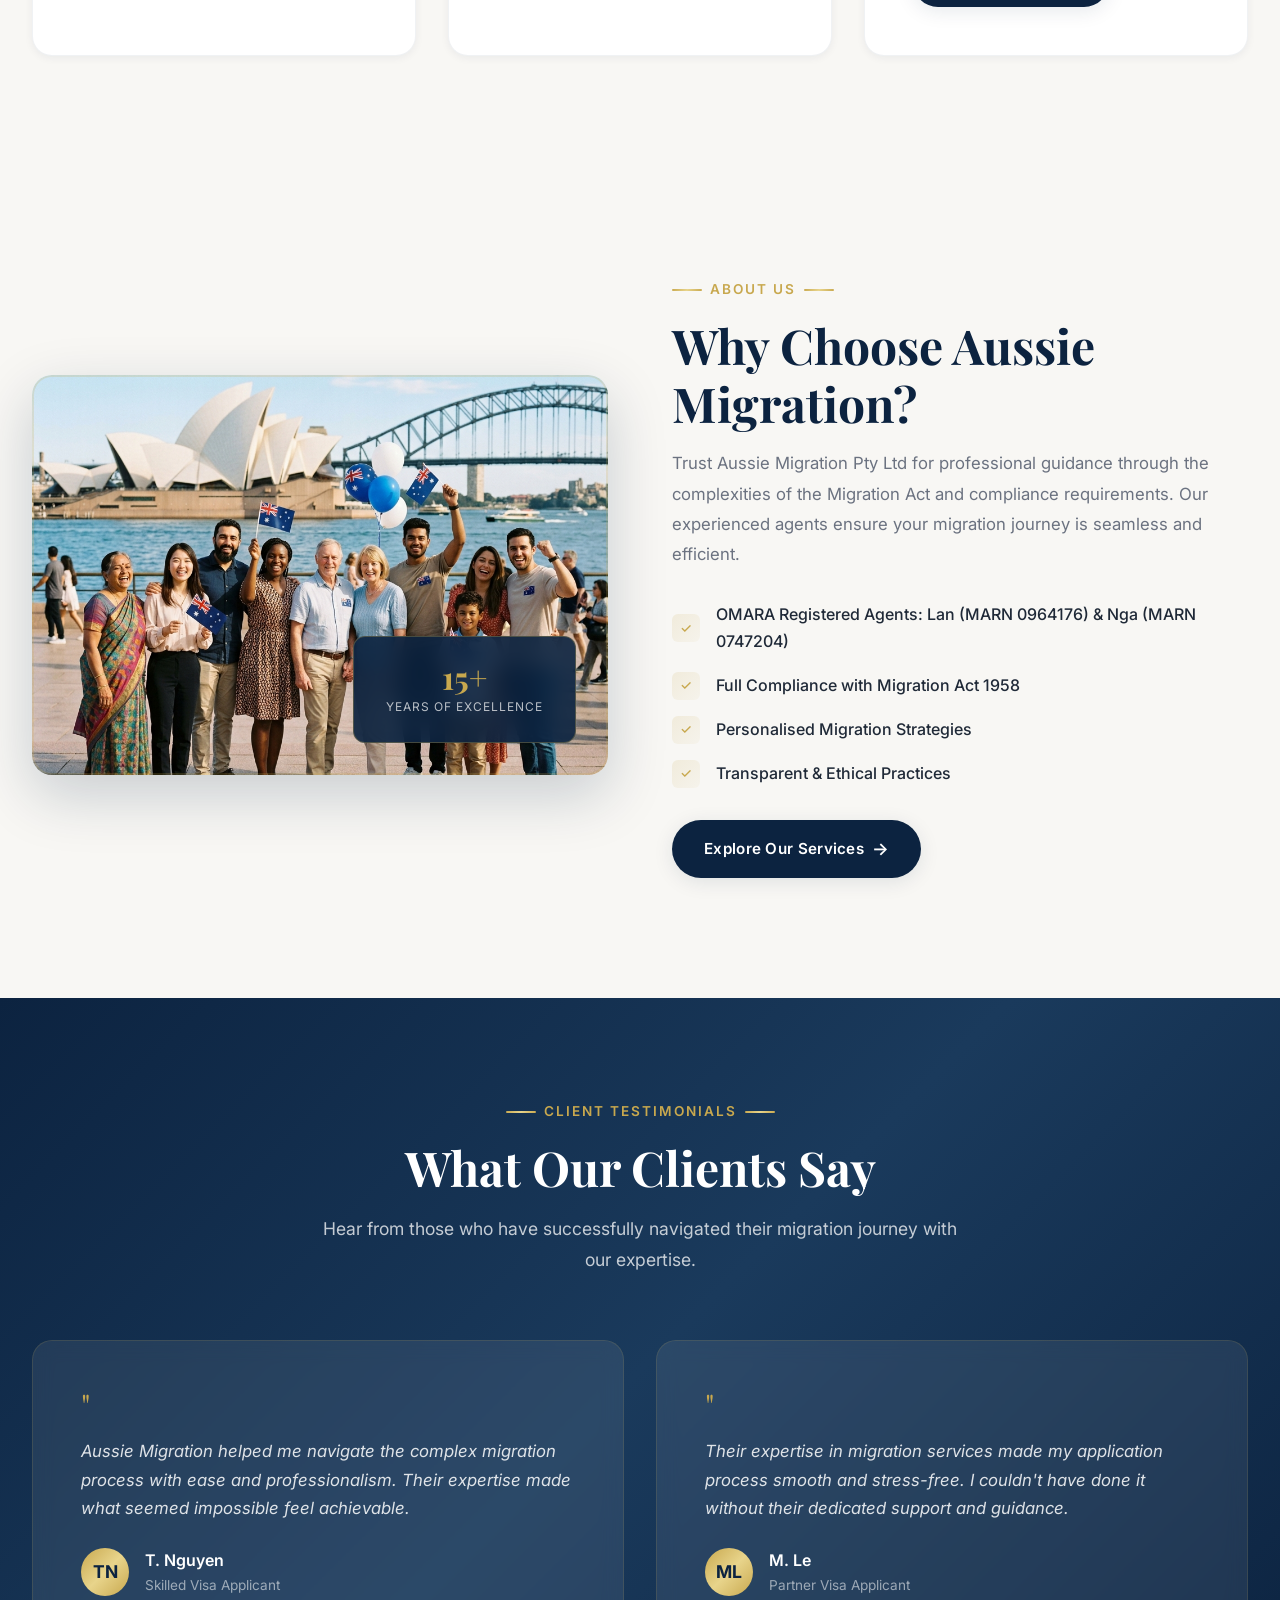
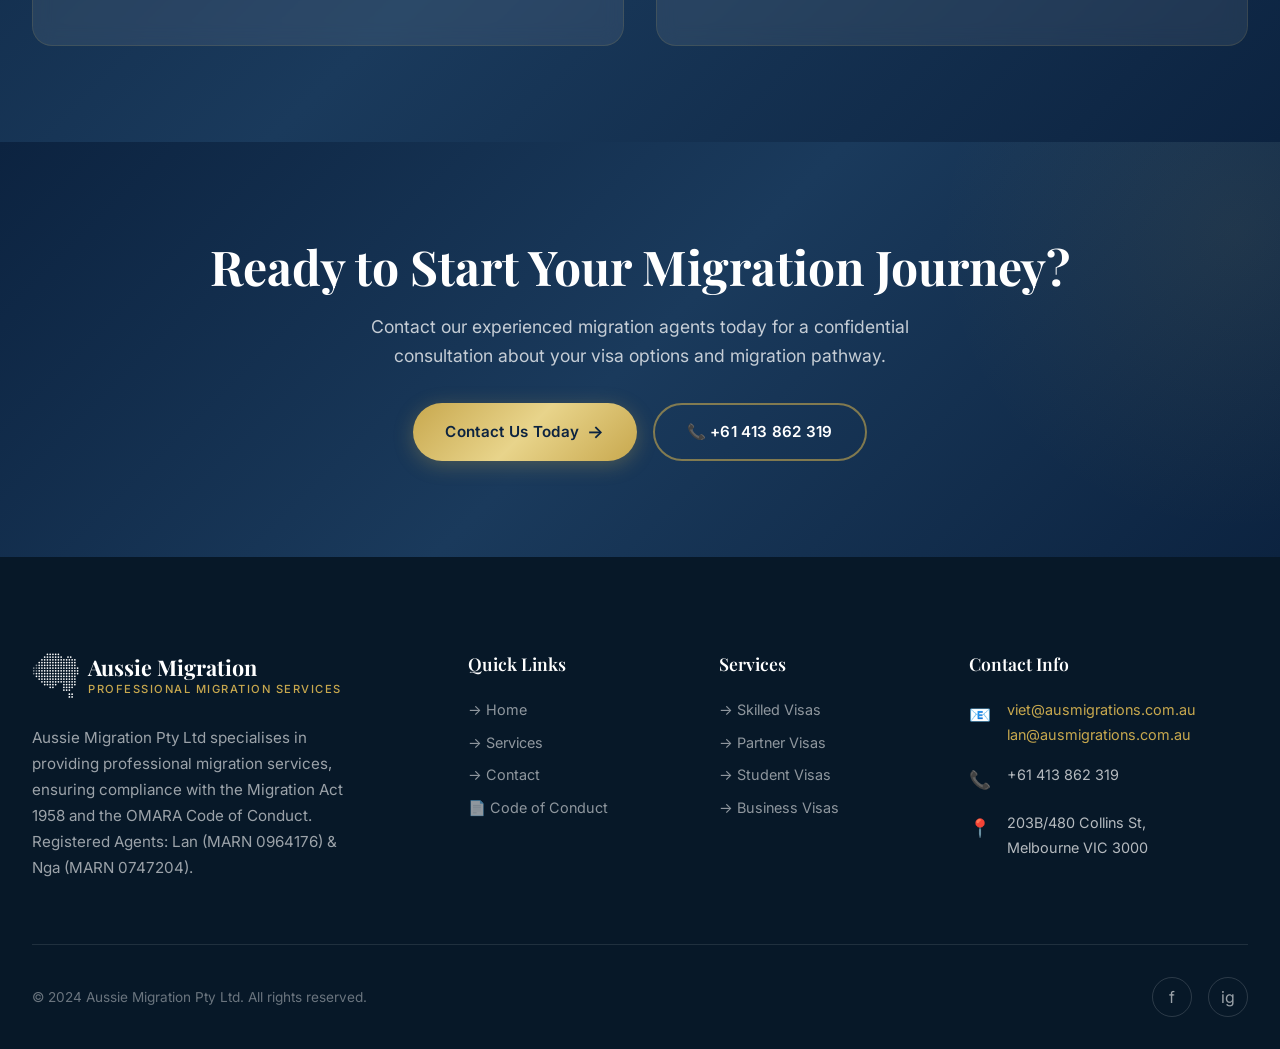
==== commit 95abaa34: "Remove hero statistics section from homepage" ====
--- a/index.html
+++ b/index.html
@@ -123,20 +123,6 @@
                     Our Services
                 </a>
             </div>
-            <div class="hero-stats">
-                <div class="hero-stat">
-                    <div class="hero-stat-number">500+</div>
-                    <div class="hero-stat-label">Successful Cases</div>
-                </div>
-                <div class="hero-stat">
-                    <div class="hero-stat-number">98%</div>
-                    <div class="hero-stat-label">Approval Rate</div>
-                </div>
-                <div class="hero-stat">
-                    <div class="hero-stat-number">15+</div>
-                    <div class="hero-stat-label">Years Experience</div>
-                </div>
-            </div>
         </div>
     </section>
 
